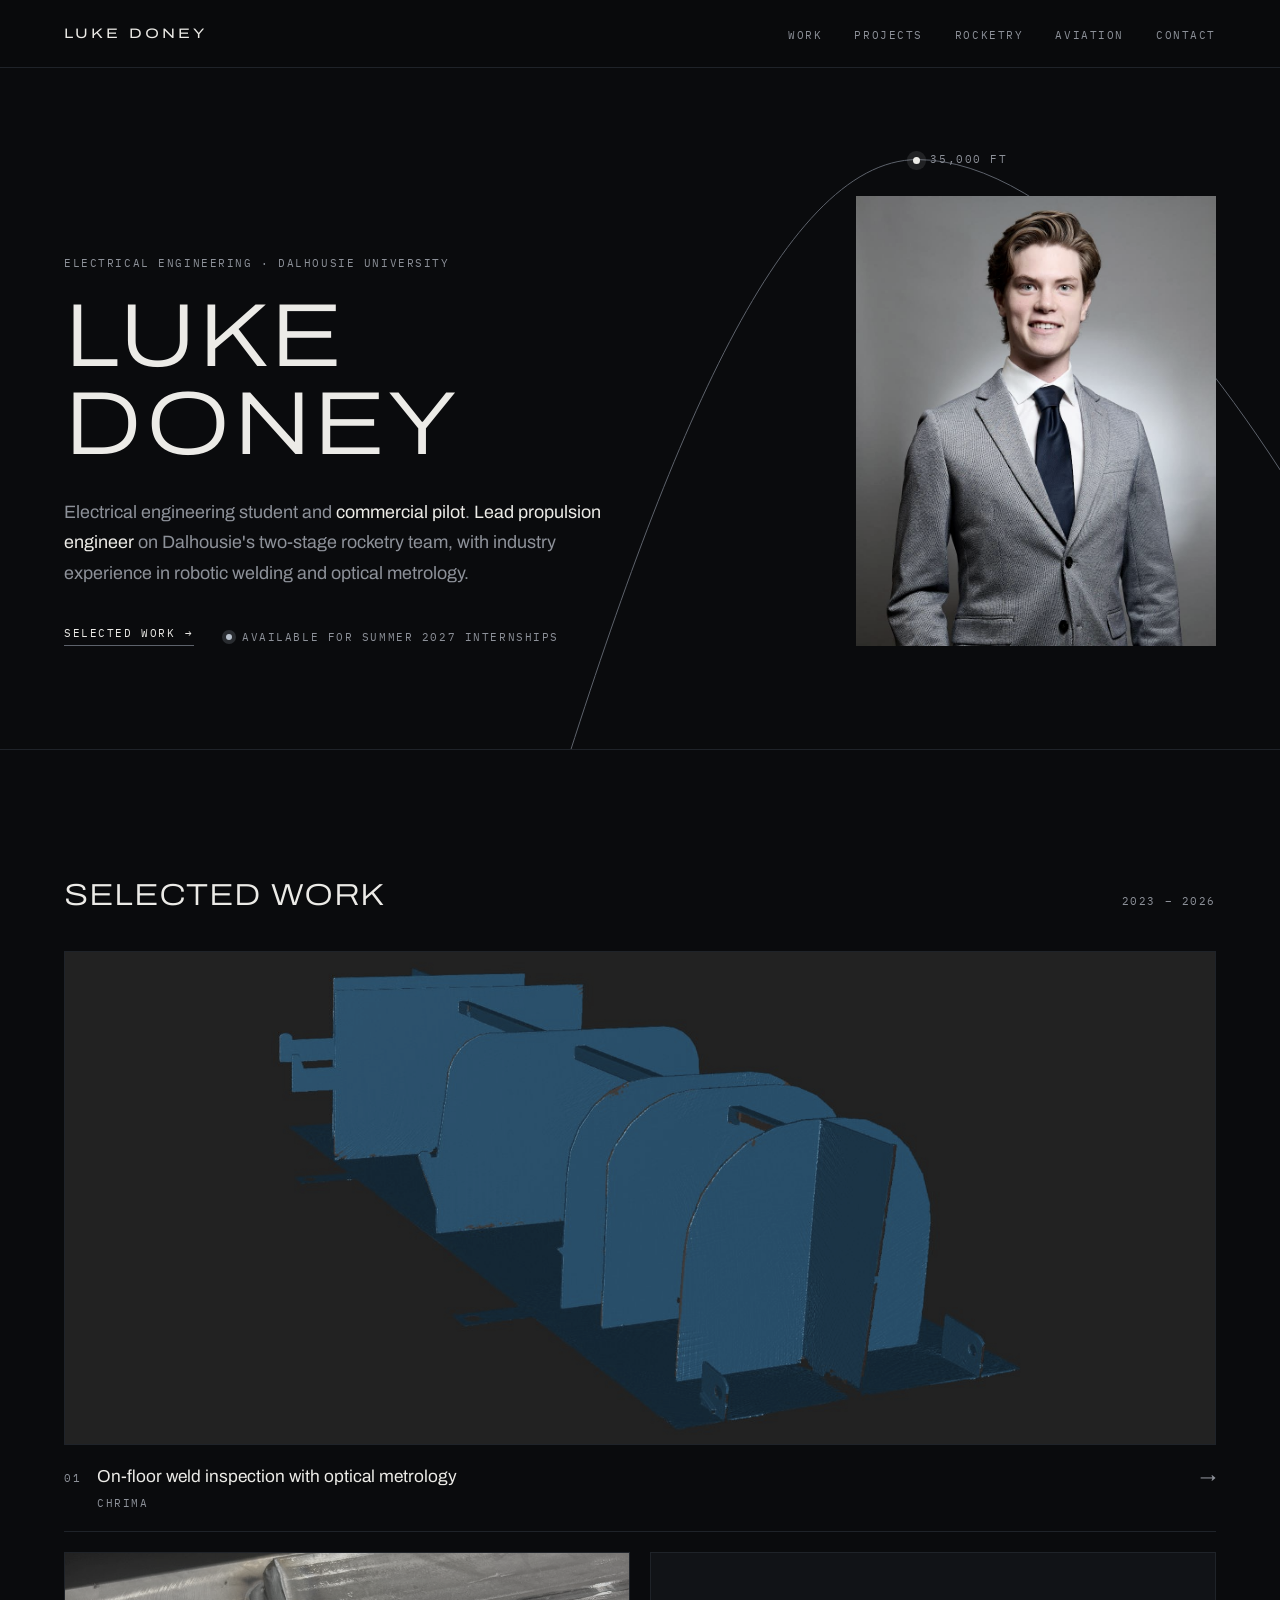
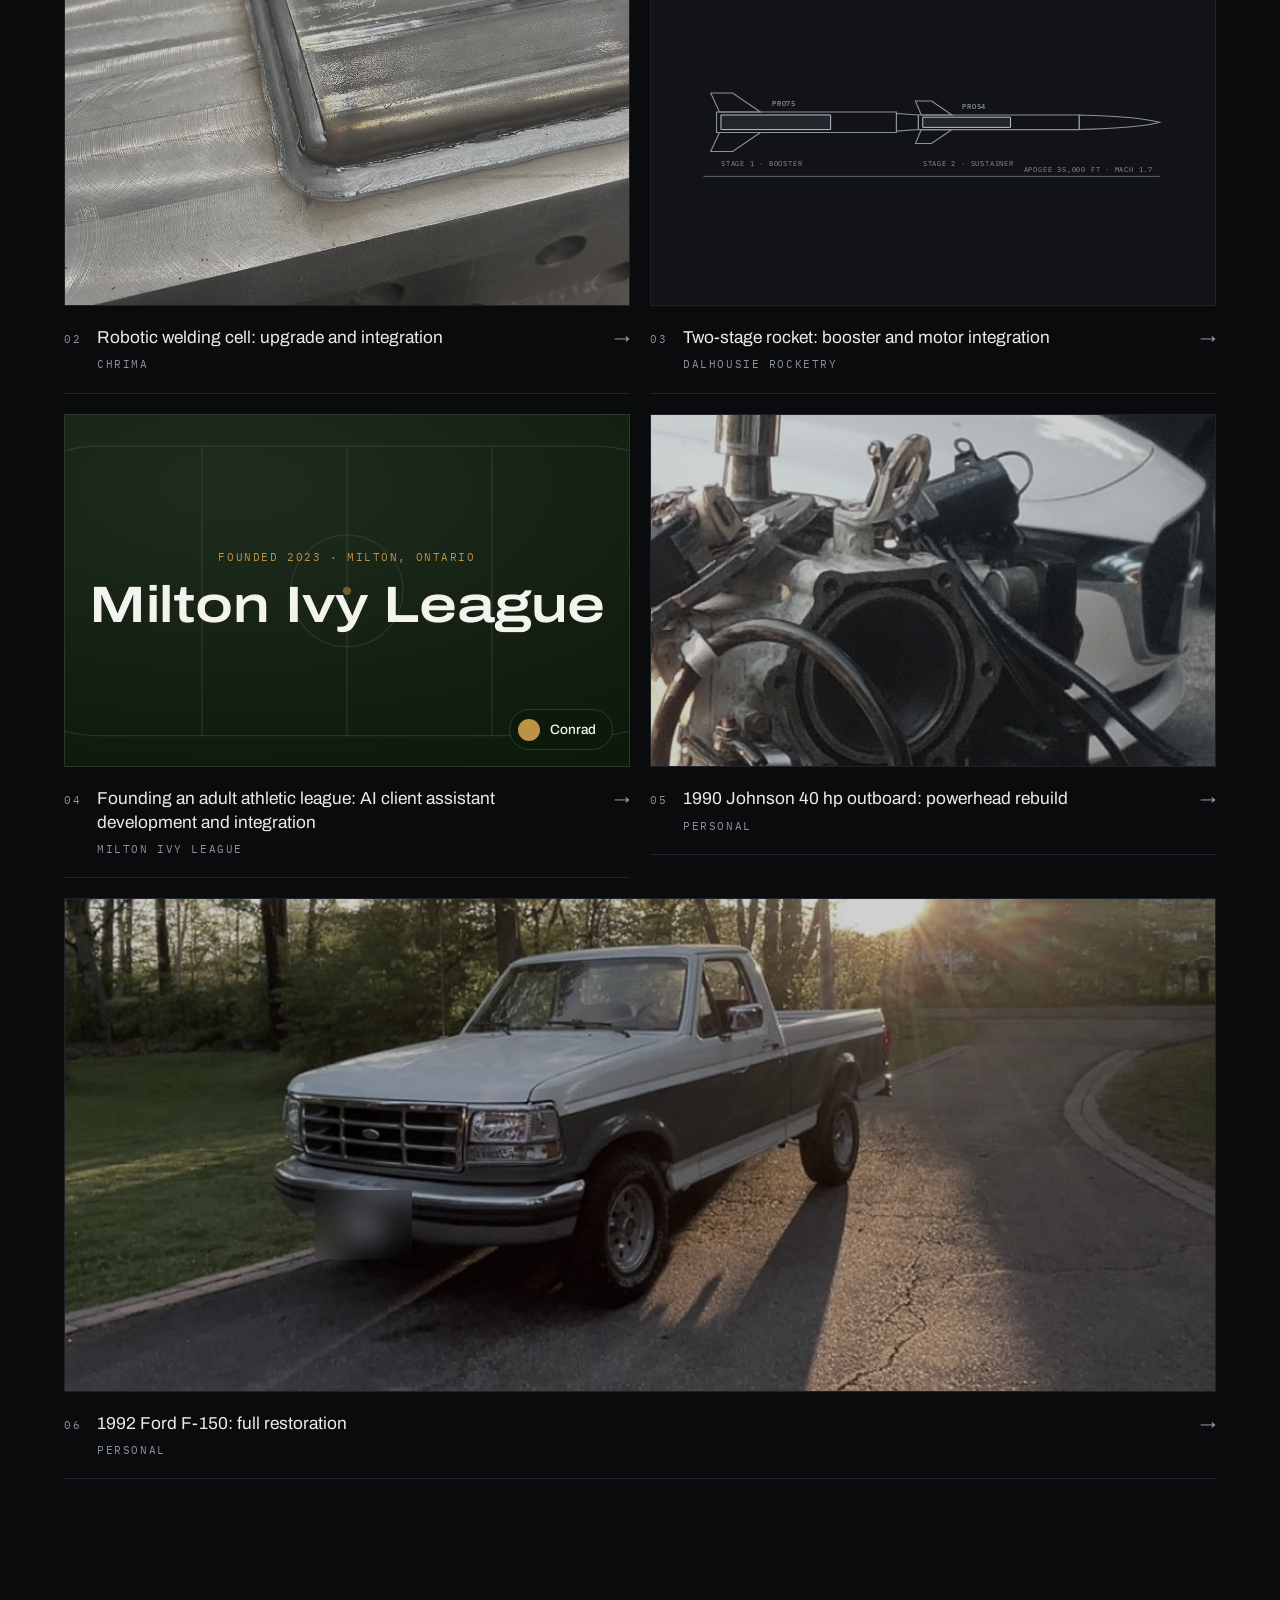
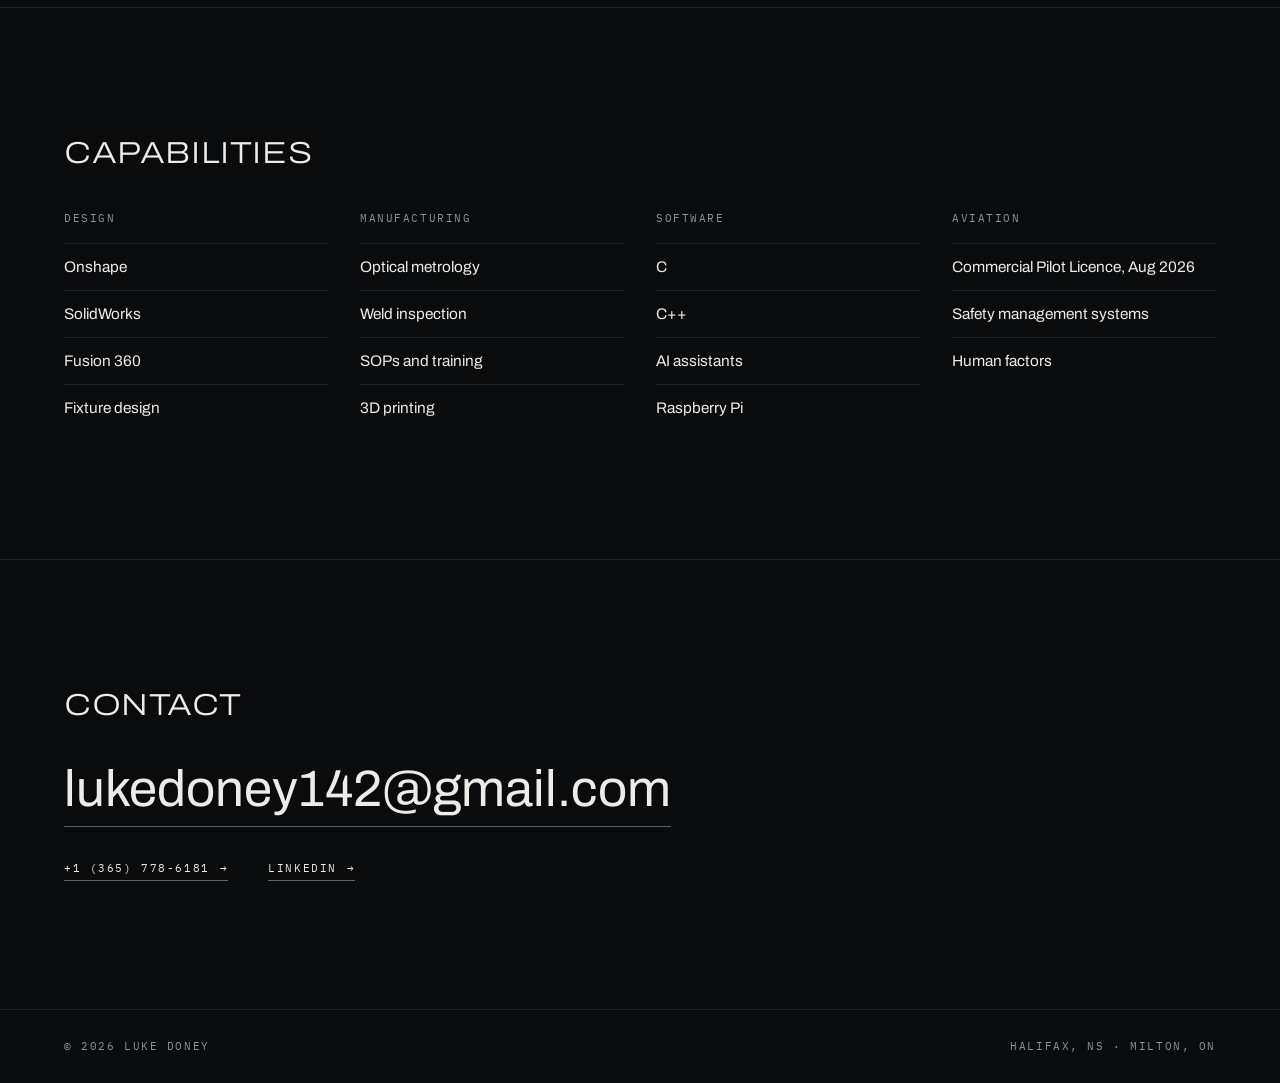
==== index.html @ edb139a2 "Publish portfolio site Co-Authored-By: Claude Opus 5.5 (1M context) <noreply@anthropic.com> Claude-S" ====
<!doctype html>
<html lang="en">
<head>
<meta charset="utf-8">
<meta name="viewport" content="width=device-width, initial-scale=1, viewport-fit=cover">
<title>Luke Doney</title>
<meta name="claude:viewport-fit-sides" content="cover">
<meta name="description" content="Luke Doney: electrical engineering student at Dalhousie, commercial pilot and lead propulsion engineer.">
<link rel="preconnect" href="https://fonts.googleapis.com">
<link rel="preconnect" href="https://fonts.gstatic.com" crossorigin>
<link rel="stylesheet" href="https://fonts.googleapis.com/css2?family=Archivo:wdth,wght@62..125,200..600&family=IBM+Plex+Mono:wght@400&display=swap">
<link rel="stylesheet" href="style.css">
</head>
<body>

<nav class="nav" aria-label="Site">
  <div class="wrap">
    <a class="mark" href="index.html">Luke Doney</a>
    <ul>
      <li><a href="work.html">Work</a></li>
      <li><a href="projects.html">Projects</a></li>
      <li><a href="rocketry.html">Rocketry</a></li>
      <li><a href="aviation.html">Aviation</a></li>
      <li><a href="index.html#contact">Contact</a></li>
    </ul>
  </div>
</nav>

<header class="hero" id="top">
  <svg class="trajectory" viewBox="0 0 1200 520" preserveAspectRatio="none" aria-hidden="true" focusable="false">
    <path class="arc" d="M520 560 C 620 300, 730 70, 860 70 C 990 70, 1140 220, 1240 360"/>
  </svg>
  <div class="apex" aria-hidden="true"><span class="label">35,000 ft</span></div>
  <div class="wrap">
    <div class="hero-grid">
      <div>
        <span class="label">Electrical Engineering · Dalhousie University</span>
        <h1 class="wide"><span>Luke</span><span>Doney</span></h1>
        <p class="intro">Electrical engineering student and <b>commercial pilot</b>. <b>Lead propulsion engineer</b> on Dalhousie's two-stage rocketry team, with industry experience in robotic welding and optical metrology.</p>
        <div class="hero-foot">
          <a class="textlink" href="#work">Selected work</a>
          <span class="label avail">Available for Summer 2027 internships</span>
        </div>
      </div>
      <figure class="portrait">
        <img src="assets/img/headshot.jpg" alt="Portrait of Luke Doney" width="800" height="1000">
      </figure>
    </div>
  </div>
</header>

<main>
<section id="work">
  <div class="wrap">
    <div class="sec-head"><h2 class="wide">Selected work</h2><span class="label">2023 – 2026</span></div>
    <div class="panels">
      <a class="panel" href="work.html#chrima">
        <div class="visual"><img src="assets/img/trackit-scan.jpg" alt="Meshed TrackIt scan of a welded fixture, separated cleanly from the table" width="1600" height="686" loading="lazy"></div>
        <div class="panel-cap"><span class="label">01</span><div><h3>On-floor weld inspection with optical metrology</h3><span class="label">Chrima</span></div><span class="go" aria-hidden="true">&rarr;</span></div>
      </a>
      <a class="panel" href="work.html#robotweld">
        <div class="visual"><img src="assets/img/robot-weld.jpg" alt="Close-up of a robotic weld bead on steel tube" width="1050" height="1400" loading="lazy" style="object-position: 50% 55%"></div>
        <div class="panel-cap"><span class="label">02</span><div><h3>Robotic welding cell: upgrade and integration</h3><span class="label">Chrima</span></div><span class="go" aria-hidden="true">&rarr;</span></div>
      </a>
      <a class="panel" href="rocketry.html#rocketry">
        <div class="visual draw"><svg class="rk" viewBox="0 0 640 150" xmlns="http://www.w3.org/2000/svg" role="img" aria-label="Side profile of the two-stage rocket with fins and a motor in each stage">
            <path class="fill" d="M24 52 L24 80 L270 80 L270 52 Z"/>
            <path class="fill" d="M28 52 L84 52 L46 26 L16 26 Z"/>
            <path class="fill" d="M28 80 L84 80 L46 106 L16 106 Z"/>
            <rect class="motor" x="30" y="56" width="150" height="20"/>
            <path class="fill" d="M270 54 L300 56 L300 76 L270 78 Z"/>
            <path class="fill" d="M300 56 L520 56 L520 76 L300 76 Z"/>
            <path class="fill" d="M304 56 L346 56 L318 37 L296 37 Z"/>
            <path class="fill" d="M304 76 L346 76 L318 95 L296 95 Z"/>
            <rect class="motor" x="306" y="59" width="120" height="14"/>
            <path class="fill" d="M520 56 Q600 58 630 66 Q600 74 520 76 Z"/>
            <text class="k" x="100" y="44">PRO75</text>
            <text class="k" x="360" y="48">PRO54</text>
            <text x="30" y="126">STAGE 1 · BOOSTER</text>
            <text x="306" y="126">STAGE 2 · SUSTAINER</text>
            <path class="dim" d="M6 140 L630 140"/>
            <text x="444" y="134">APOGEE 35,000 FT · MACH 1.7</text>
          </svg></div>
        <div class="panel-cap"><span class="label">03</span><div><h3>Two-stage rocket: booster and motor integration</h3><span class="label">Dalhousie Rocketry</span></div><span class="go" aria-hidden="true">&rarr;</span></div>
      </a>
      <a class="panel" href="work.html#milton">
        <div class="visual mil" aria-hidden="true"><svg class="rink" viewBox="0 0 800 340" preserveAspectRatio="xMidYMid slice"><rect x="40" y="30" width="720" height="280" rx="120"/><path d="M400 30 V310 M260 30 V310 M540 30 V310"/><circle cx="400" cy="170" r="54"/><circle cx="400" cy="170" r="4"/></svg><div class="mil-in"><span class="label">Founded 2023 · Milton, Ontario</span><strong>Milton Ivy League</strong></div><span class="mil-conrad"><i></i>Conrad</span></div>
        <div class="panel-cap"><span class="label">04</span><div><h3>Founding an adult athletic league: AI client assistant development and integration</h3><span class="label">Milton Ivy League</span></div><span class="go" aria-hidden="true">&rarr;</span></div>
      </a>
      <a class="panel" href="projects.html#outboard">
        <div class="visual"><img src="assets/img/outboard.jpg" alt="The Johnson 40 hp powerhead with its cylinders exposed" width="966" height="1180" loading="lazy" style="object-position: 50% 40%"></div>
        <div class="panel-cap"><span class="label">05</span><div><h3>1990 Johnson 40 hp outboard: powerhead rebuild</h3><span class="label">Personal</span></div><span class="go" aria-hidden="true">&rarr;</span></div>
      </a>
      <a class="panel" href="projects.html#f150">
        <div class="visual"><img src="assets/img/f150-finished.jpg" alt="The finished 1992 Ford F-150 at sunset" width="1242" height="932" loading="lazy"></div>
        <div class="panel-cap"><span class="label">06</span><div><h3>1992 Ford F-150: full restoration</h3><span class="label">Personal</span></div><span class="go" aria-hidden="true">&rarr;</span></div>
      </a>
    </div>
  </div>
</section>

<section id="capabilities">
  <div class="wrap">
    <div class="sec-head"><h2 class="wide">Capabilities</h2></div>
    <div class="caps">
      <div><h3 class="label">Design</h3><ul><li>Onshape</li><li>SolidWorks</li><li>Fusion 360</li><li>Fixture design</li></ul></div>
      <div><h3 class="label">Manufacturing</h3><ul><li>Optical metrology</li><li>Weld inspection</li><li>SOPs and training</li><li>3D printing</li></ul></div>
      <div><h3 class="label">Software</h3><ul><li>C</li><li>C++</li><li>AI assistants</li><li>Raspberry Pi</li></ul></div>
      <div><h3 class="label">Aviation</h3><ul><li>Commercial Pilot Licence, Aug 2026</li><li>Safety management systems</li><li>Human factors</li></ul></div>
    </div>
  </div>
</section>

<section id="contact">
  <div class="wrap">
    <div class="sec-head"><h2 class="wide">Contact</h2></div>
    <a class="contact-mail" href="mailto:lukedoney142@gmail.com">lukedoney142@gmail.com</a>
    <div class="contact-row">
      <a class="textlink" href="tel:+13657786181">+1 (365) 778-6181</a>
      <a class="textlink" href="https://www.linkedin.com/in/luke-doney-762349265" target="_blank" rel="noopener">LinkedIn</a>
    </div>
  </div>
</section>
</main>

<footer>
  <div class="wrap"><span class="label">© 2026 Luke Doney</span><span class="label">Halifax, NS · Milton, ON</span></div>
</footer>
</body>
</html>
---- style.css ----
/* Layout: quiet luxury, high tech. Near-black graphite, ivory type, hairlines and generous space.
   Wide light display type carries the confidence; the copy stays understated. Work is shown as
   image-led panels, and each case reads as a four-column spec: Problem, Constraints, Solution, Result. */
:root {
  --bg: #0a0b0d;
  --raised: #111317;
  --line: #1f2329;
  --ink: #ecebe7;
  --ink-soft: #8d9199;
  --ink-faint: #5d626b;
  --steel: #b8c1cc;       /* single cool highlight */
  --display: "Archivo", "Helvetica Neue", Helvetica, Arial, sans-serif;
  --body: "Archivo", "Helvetica Neue", Helvetica, Arial, sans-serif;
  --mono: "IBM Plex Mono", ui-monospace, "SFMono-Regular", Menlo, Consolas, monospace;
  color-scheme: dark;
}

* { box-sizing: border-box; }
html { scroll-behavior: smooth; }
@media (prefers-reduced-motion: reduce) { html { scroll-behavior: auto; } *, *::before, *::after { transition: none !important; } }
body { margin: 0; background: var(--bg); color: var(--ink); font: 400 1rem/1.7 var(--body); -webkit-font-smoothing: antialiased; }
img, video { max-width: 100%; height: auto; display: block; }
a { color: inherit; }
a:focus-visible { outline: 1px solid var(--steel); outline-offset: 4px; }
::selection { background: var(--ink); color: var(--bg); }

.wrap {
  max-width: 1200px;
  margin: 0 auto;
  padding-left: max(24px, env(safe-area-inset-left, 0px));
  padding-right: max(24px, env(safe-area-inset-right, 0px));
}
.label { font: 400 .7rem/1.5 var(--mono); letter-spacing: .14em; text-transform: uppercase; color: var(--ink-soft); }
.wide { font-family: var(--display); font-stretch: 118%; font-weight: 300; text-transform: uppercase; letter-spacing: .02em; }

/* Nav */
.nav {
  position: sticky; top: env(safe-area-inset-top, 0px); z-index: 5;
  background: color-mix(in srgb, var(--bg) 78%, transparent);
  backdrop-filter: blur(18px);
  border-bottom: 1px solid var(--line);
}
body::before { content: ""; position: fixed; inset: 0 0 auto; height: env(safe-area-inset-top, 0px); z-index: 10; background: var(--bg); }
.nav .wrap { display: flex; align-items: center; justify-content: space-between; gap: 16px; padding-block: 20px; }
.nav .mark { font: 400 .86rem/1 var(--display); font-stretch: 125%; letter-spacing: .22em; text-transform: uppercase; text-decoration: none; }
.nav ul { display: flex; flex-wrap: wrap; gap: 6px 32px; list-style: none; margin: 0; padding: 0; }
.nav ul a { font: 400 .7rem/1 var(--mono); letter-spacing: .14em; text-transform: uppercase; color: var(--ink-soft); text-decoration: none; padding-block: 6px; border-bottom: 1px solid transparent; transition: color .3s, border-color .3s; }
.nav ul a:hover, .nav ul a[aria-current="page"] { color: var(--ink); border-color: var(--ink); }
@media (max-width: 720px) {
  .nav .wrap { flex-wrap: wrap; row-gap: 12px; padding-block: 16px; }
  .nav ul { gap: 6px 20px; }
}

/* Hero */
.hero { position: relative; overflow: hidden; padding-block: clamp(64px, 10vw, 136px) clamp(64px, 8vw, 112px); }
.trajectory { position: absolute; inset: 0; width: 100%; height: 100%; pointer-events: none; }
.trajectory .arc { fill: none; stroke: var(--ink-faint); stroke-width: 1; vector-effect: non-scaling-stroke; }
.apex { position: absolute; left: 71.6%; top: 13.5%; pointer-events: none; }
.apex::before { content: ""; position: absolute; left: -3.5px; top: -3.5px; width: 7px; height: 7px; border-radius: 50%; background: var(--ink); box-shadow: 0 0 0 6px color-mix(in srgb, var(--ink) 10%, transparent); }
.apex span { position: absolute; left: 14px; top: -9px; white-space: nowrap; }
.hero .wrap { position: relative; }
.hero-grid { display: grid; grid-template-columns: minmax(0, 1.3fr) minmax(0, .7fr); gap: clamp(40px, 7vw, 112px); align-items: end; }
.hero h1 { font-size: clamp(2.6rem, 7vw, 5.6rem); line-height: .98; margin: 18px 0 28px; }
.hero h1 span { display: block; }
.intro { font-size: 1.12rem; line-height: 1.7; color: var(--ink-soft); max-width: 30em; margin: 0 0 40px; }
.intro b { color: var(--ink); font-weight: 400; }
.hero-foot { display: flex; flex-wrap: wrap; align-items: center; gap: 14px 32px; }
.avail { display: inline-flex; align-items: center; gap: 10px; }
.avail::before { content: ""; width: 6px; height: 6px; border-radius: 50%; background: var(--steel); box-shadow: 0 0 0 4px color-mix(in srgb, var(--steel) 18%, transparent); }
.textlink { display: inline-flex; align-items: center; gap: 10px; font: 400 .7rem/1 var(--mono); letter-spacing: .14em; text-transform: uppercase; color: var(--ink); text-decoration: none; padding-bottom: 6px; border-bottom: 1px solid var(--ink-faint); transition: border-color .3s, gap .3s; }
.textlink::after { content: "\2192"; }
.textlink:hover { border-color: var(--ink); gap: 14px; }
.portrait { margin: 0; justify-self: end; width: 100%; max-width: 360px; }
.portrait img { width: 100%; aspect-ratio: 4 / 5; object-fit: cover; object-position: 50% 18%; filter: grayscale(.35) contrast(1.04); }
.portrait figcaption { margin-top: 12px; display: flex; justify-content: space-between; }

/* Sections */
section { padding-block: clamp(72px, 10vw, 128px); border-top: 1px solid var(--line); }
.sec-head { display: flex; align-items: baseline; justify-content: space-between; gap: 16px; flex-wrap: wrap; margin-bottom: 40px; }
.sec-head h2 { margin: 0; font-size: clamp(1.4rem, 2.6vw, 1.9rem); line-height: 1.1; }

/* Work panels */
.panels { display: grid; grid-template-columns: repeat(2, minmax(0, 1fr)); gap: 20px; }
.panel { display: flex; flex-direction: column; gap: 18px; text-decoration: none; color: var(--ink); min-width: 0; }
.panel:first-child, .panel:last-child:nth-child(even) { grid-column: 1 / -1; }
.visual { position: relative; overflow: hidden; background: var(--raised); border: 1px solid var(--line); aspect-ratio: 16 / 10; }
.panel:first-child .visual, .panel:last-child:nth-child(even) .visual { aspect-ratio: 21 / 9; }
.visual img { width: 100%; height: 100%; object-fit: cover; filter: grayscale(.55) brightness(.82); transform: scale(1.001); transition: filter .6s, transform .9s cubic-bezier(.2, .7, .2, 1); }
.panel:hover .visual img { filter: grayscale(0) brightness(.95); transform: scale(1.035); }
.visual.type { display: grid; place-items: center; text-align: center; padding: 24px;
  background:
    linear-gradient(var(--line) 1px, transparent 1px) 0 0 / 40px 40px,
    linear-gradient(90deg, var(--line) 1px, transparent 1px) 0 0 / 40px 40px,
    var(--raised); }
.visual.type strong { display: block; font-size: clamp(1.6rem, 4vw, 2.8rem); line-height: 1; }
.visual.type .label { display: block; margin-top: 14px; }
.visual.draw { display: grid; place-items: center; padding: clamp(16px, 4vw, 48px); }
.visual.draw svg { width: 100%; max-width: 900px; height: auto; }
.panel-cap { display: grid; grid-template-columns: auto minmax(0, 1fr) auto; gap: 16px; align-items: baseline; padding-bottom: 16px; border-bottom: 1px solid var(--line); transition: border-color .3s; }
.panel:hover .panel-cap { border-color: var(--ink-faint); }
.panel-cap h3 { margin: 0; font: 400 1.08rem/1.35 var(--body); }
.panel-cap .go { color: var(--ink-soft); transition: transform .3s, color .3s; }
.panel:hover .panel-cap .go { transform: translateX(4px); color: var(--ink); }

/* Rocket drawing */
.rk .fill { fill: none; stroke: var(--ink-soft); stroke-width: 1.1; vector-effect: non-scaling-stroke; }
.rk .motor { fill: var(--steel); fill-opacity: .1; stroke: var(--steel); stroke-width: 1; vector-effect: non-scaling-stroke; }
.rk .dim { stroke: var(--ink-faint); stroke-width: 1; fill: none; vector-effect: non-scaling-stroke; }
.rk text { font: 400 9px var(--mono); letter-spacing: .12em; fill: var(--ink-soft); }
.rk text.k { fill: var(--steel); }

/* Capabilities */
.caps { display: grid; grid-template-columns: repeat(4, minmax(0, 1fr)); gap: 32px; }
.caps h3 { margin: 0 0 16px; }
.caps ul { list-style: none; margin: 0; padding: 0; }
.caps li { padding: 10px 0; border-top: 1px solid var(--line); color: var(--ink); font-size: .96rem; }

/* Contact */
.contact-mail { display: inline-block; font-size: clamp(1.4rem, 4.4vw, 3.2rem); line-height: 1.1; text-decoration: none; overflow-wrap: anywhere; border-bottom: 1px solid var(--ink-faint); padding-bottom: 8px; transition: border-color .3s; }
.contact-mail:hover { border-color: var(--ink); }
.contact-row { display: flex; flex-wrap: wrap; gap: 12px 40px; margin-top: 36px; }
.contact-row a { text-decoration: none; }
.contact-row a:hover { color: var(--ink); }

footer { padding-block: 28px; border-top: 1px solid var(--line); }
footer .wrap { display: flex; justify-content: space-between; gap: 12px; flex-wrap: wrap; }

/* Sub-page header */
.page-head { padding-block: clamp(56px, 9vw, 112px) clamp(24px, 4vw, 48px); }
.page-head h1 { font-size: clamp(2.2rem, 6vw, 4.4rem); line-height: 1; margin: 16px 0 0; }

/* Case */
.case { padding-block: clamp(48px, 7vw, 88px); border-top: 1px solid var(--line); scroll-margin-top: 80px; }
.case-visual { margin-bottom: 36px; }
.case-visual.visual { aspect-ratio: 21 / 9; }
.case-visual video { width: 100%; height: 100%; object-fit: cover; }
.case-visual img { filter: grayscale(.2) brightness(.9); }
.case-visual.visual.clip { aspect-ratio: 4 / 3; max-width: 720px; margin-bottom: 40px; }
.case-head { display: grid; grid-template-columns: minmax(0, 1fr) auto; gap: 24px 48px; align-items: end; margin-bottom: 40px; }
.case-head h2 { margin: 0; font: 300 clamp(1.6rem, 3.4vw, 2.5rem)/1.15 var(--body); letter-spacing: -.01em; text-wrap: balance; max-width: 22em; }
.case-meta { display: grid; gap: 2px; text-align: right; }
.case-meta .label:first-child { color: var(--ink); }
.spec { display: grid; grid-template-columns: repeat(4, minmax(0, 1fr)); gap: 0; margin: 0; border-top: 1px solid var(--line); }
.spec > div { padding: 20px 24px 8px 0; min-width: 0; }
.spec > div + div { padding-left: 24px; border-left: 1px solid var(--line); }
.spec dt { margin-bottom: 14px; }
.spec dt .label::before, .pillars .label::before { content: attr(data-n) "  "; color: var(--ink-faint); white-space: pre; }
.spec dd { margin: 0; color: var(--ink-soft); font-size: .95rem; line-height: 1.65; }
.spec ul { margin: 0; padding: 0; list-style: none; display: grid; gap: 10px; }
.spec li { padding-left: 14px; position: relative; }
.spec li::before { content: ""; position: absolute; left: 0; top: .78em; width: 6px; height: 1px; background: var(--ink-faint); }
.spec .result dd { color: var(--ink); }
.spec .result dt .label { color: var(--steel); }
.thumbs { display: grid; grid-template-columns: repeat(auto-fill, minmax(160px, 1fr)); gap: 12px; margin-top: 32px; }
.thumbs img { width: 100%; aspect-ratio: 4 / 3; object-fit: cover; filter: grayscale(.4) brightness(.85); transition: filter .5s; }
.thumbs img:hover { filter: none; }

/* Credentials */
.creds { display: grid; grid-template-columns: repeat(3, minmax(0, 1fr)); gap: 0; margin: 0; border-top: 1px solid var(--line); }
.creds > div { padding: 20px 24px 20px 0; border-bottom: 1px solid var(--line); min-width: 0; }
.creds > div:not(:nth-child(3n+1)) { padding-left: 24px; border-left: 1px solid var(--line); }
.creds dt { margin-bottom: 8px; }
.creds dd { margin: 0; font-size: 1.02rem; }

@media (max-width: 900px) {
  .hero-grid { grid-template-columns: minmax(0, 1fr); }
  .portrait { justify-self: start; max-width: 260px; order: -1; }
  .trajectory, .apex { display: none; }
  .panels { grid-template-columns: minmax(0, 1fr); }
  .panel:first-child .visual, .panel:last-child:nth-child(even) .visual, .case-visual.visual { aspect-ratio: 16 / 10; }
  .caps { grid-template-columns: repeat(2, minmax(0, 1fr)); }
  .spec { grid-template-columns: repeat(2, minmax(0, 1fr)); }
  .spec > div:nth-child(3) { padding-left: 0; border-left: 0; }
  .spec > div:nth-child(-n+2) { border-bottom: 1px solid var(--line); padding-bottom: 20px; }
  .case-head { grid-template-columns: minmax(0, 1fr); }
  .case-meta { text-align: left; }
  .creds { grid-template-columns: minmax(0, 1fr); }
  .creds > div:not(:nth-child(3n+1)) { padding-left: 0; border-left: 0; }
}
@media (max-width: 560px) {
  .caps { grid-template-columns: minmax(0, 1fr); }
  .spec { grid-template-columns: minmax(0, 1fr); }
  .spec > div, .spec > div + div { padding: 18px 0; border-left: 0; border-bottom: 1px solid var(--line); }
  .panel-cap { grid-template-columns: minmax(0, 1fr) auto; }
  .panel-cap .label:first-child { display: none; }
}

/* Aviation page */
section.flush { border-top: 0; padding-top: 0; }
.lede { margin: 40px 0 0; max-width: 36em; font-size: clamp(1.05rem, 1.6vw, 1.25rem); color: var(--ink); font-weight: 300; }
.pillars { display: grid; grid-template-columns: repeat(3, minmax(0, 1fr)); border-top: 1px solid var(--line); }
.pillars > div { padding: 28px 28px 8px 0; min-width: 0; }
.pillars > div + div { padding-left: 28px; border-left: 1px solid var(--line); }
.pillars p { margin: 16px 0 0; color: var(--ink-soft); line-height: 1.7; font-size: .98rem; }
.path { list-style: none; margin: 0; padding: 0; border-top: 1px solid var(--line); }
.path li { display: grid; grid-template-columns: 200px minmax(0, 1fr); gap: 24px; padding: 28px 0; border-bottom: 1px solid var(--line); }
.path h3 { margin: 0 0 8px; font-weight: 400; font-size: 1.15rem; }
.path p { margin: 0; color: var(--ink-soft); line-height: 1.7; font-size: .96rem; }
@media (max-width: 900px) {
  .pillars { grid-template-columns: minmax(0, 1fr); }
  .pillars > div + div { padding-left: 0; border-left: 0; border-top: 1px solid var(--line); }
  .path li { grid-template-columns: minmax(0, 1fr); gap: 8px; }
}
.aside { margin: 20px 0 0; color: var(--ink-soft); font-size: .96rem; }
.drawing { margin: 32px 0 0; max-width: 520px; }
.drawing img { width: 100%; border: 1px solid var(--line); }
.drawing figcaption { margin-top: 12px; }
.pillars.rows { grid-template-columns: minmax(0, 1fr); }
.pillars.rows > div { display: grid; grid-template-columns: 220px minmax(0, 1fr); gap: 24px; padding: 24px 0; border-left: 0; border-bottom: 1px solid var(--line); }
.pillars.rows > div + div { padding-left: 0; border-left: 0; }
.pillars.rows p { margin: 0; max-width: 46em; }
@media (max-width: 900px) { .pillars.rows > div { grid-template-columns: minmax(0, 1fr); gap: 12px; } .pillars.rows > div + div { border-top: 0; } }
.caps.three { grid-template-columns: repeat(3, minmax(0, 1fr)); }
.quals { margin-top: 48px; }
@media (max-width: 900px) { .caps.three { grid-template-columns: minmax(0, 1fr); } }
/* Milton Ivy League banner, in the league site's green and gold */
.visual.mil { --mil-gold: #bc9244; display: grid; place-items: center; text-align: center; padding: 24px;
  background: radial-gradient(120% 90% at 30% 20%, #1f2d1e 0%, #142113 55%, #0c190b 100%); border-color: #2a3a29; }
.mil .rink { position: absolute; inset: 0; width: 100%; height: 100%; fill: none; stroke: #3e4b3f; stroke-width: 1.2; opacity: .55; }
.mil .rink circle:last-child { fill: var(--mil-gold); stroke: none; }
.mil-in { position: relative; }
.mil-in .label { color: var(--mil-gold); display: block; margin-bottom: 14px; }
.mil-in strong { display: block; font-stretch: 125%; font-weight: 600; letter-spacing: -.01em; color: #f4f4ef; font-size: clamp(1.6rem, 4.4vw, 3.2rem); line-height: 1; }
.mil-conrad { position: absolute; right: 16px; bottom: 16px; display: flex; align-items: center; gap: 10px; padding: 8px 16px 8px 8px; border-radius: 999px;
  background: #0c190b; border: 1px solid #2a3a29; color: #f4f4ef; font-size: .85rem; font-weight: 500; }
.mil-conrad i { width: 22px; height: 22px; border-radius: 50%; background: var(--mil-gold); }
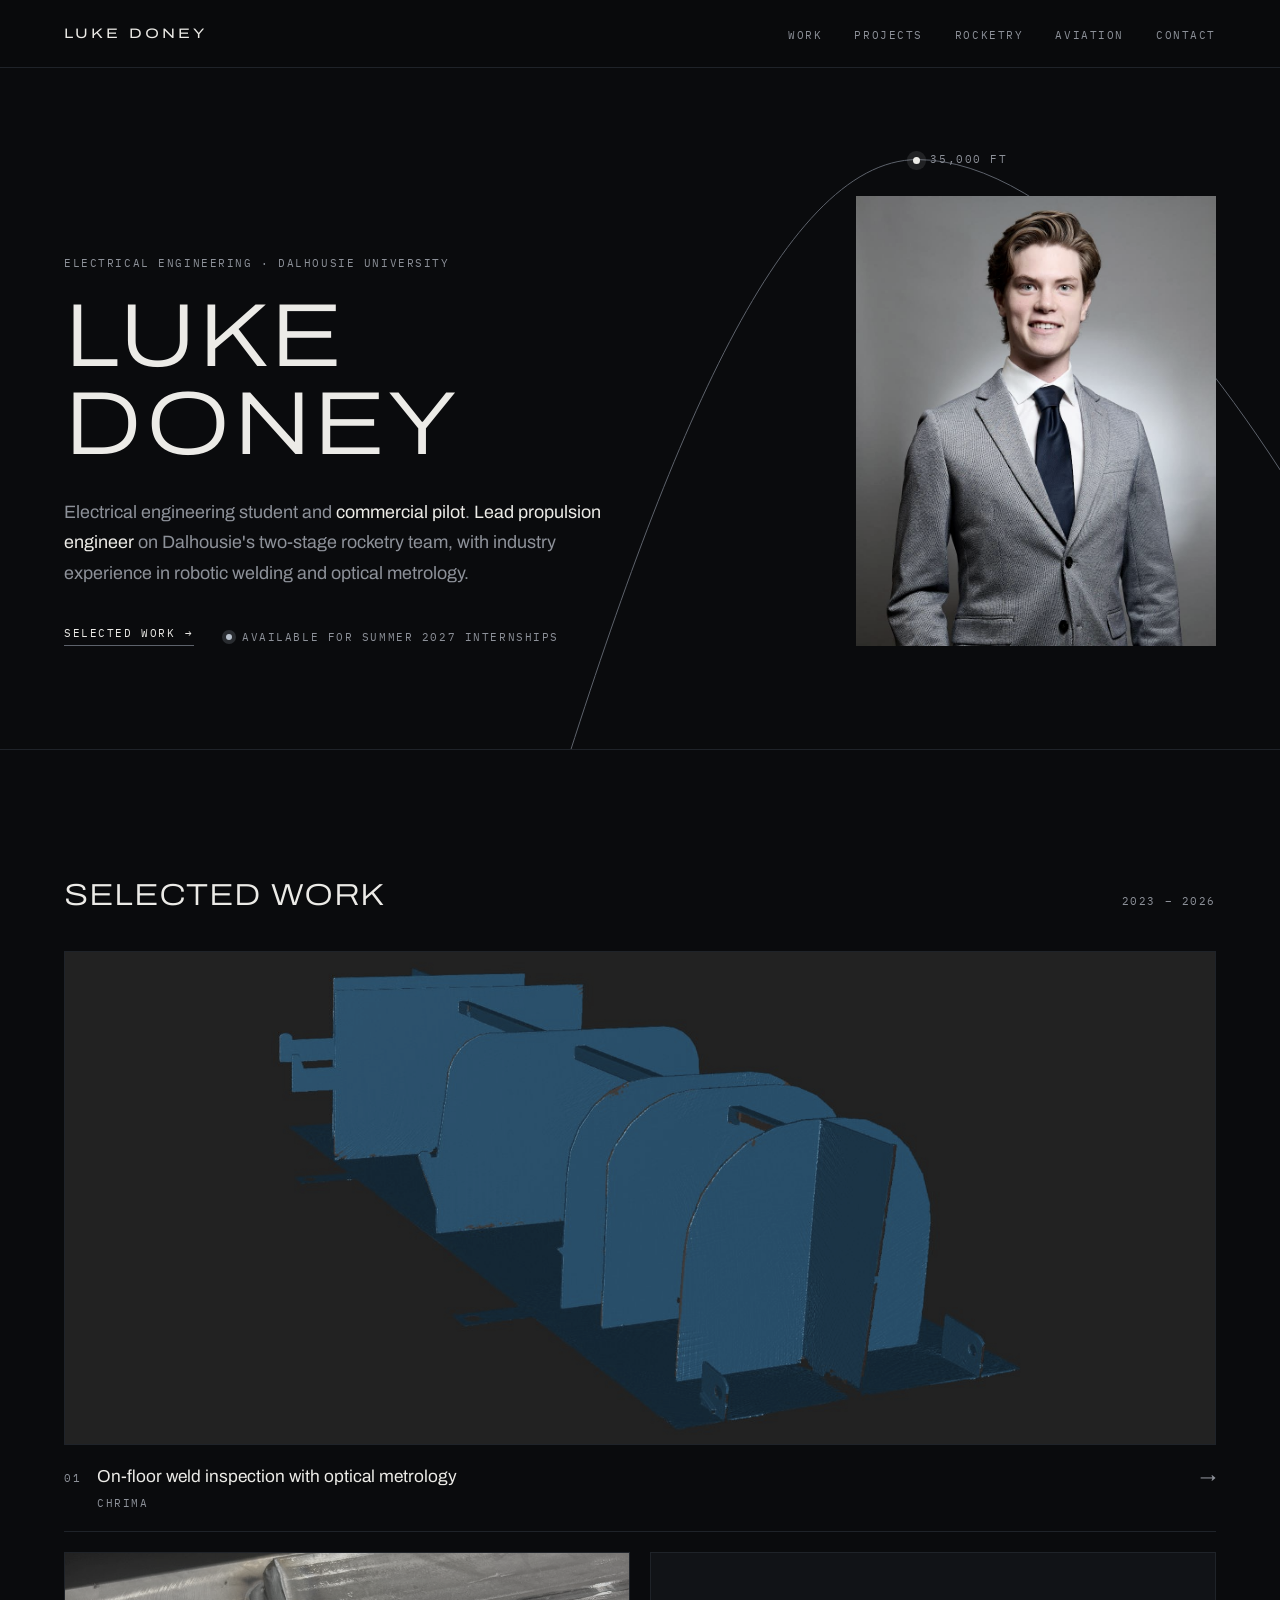
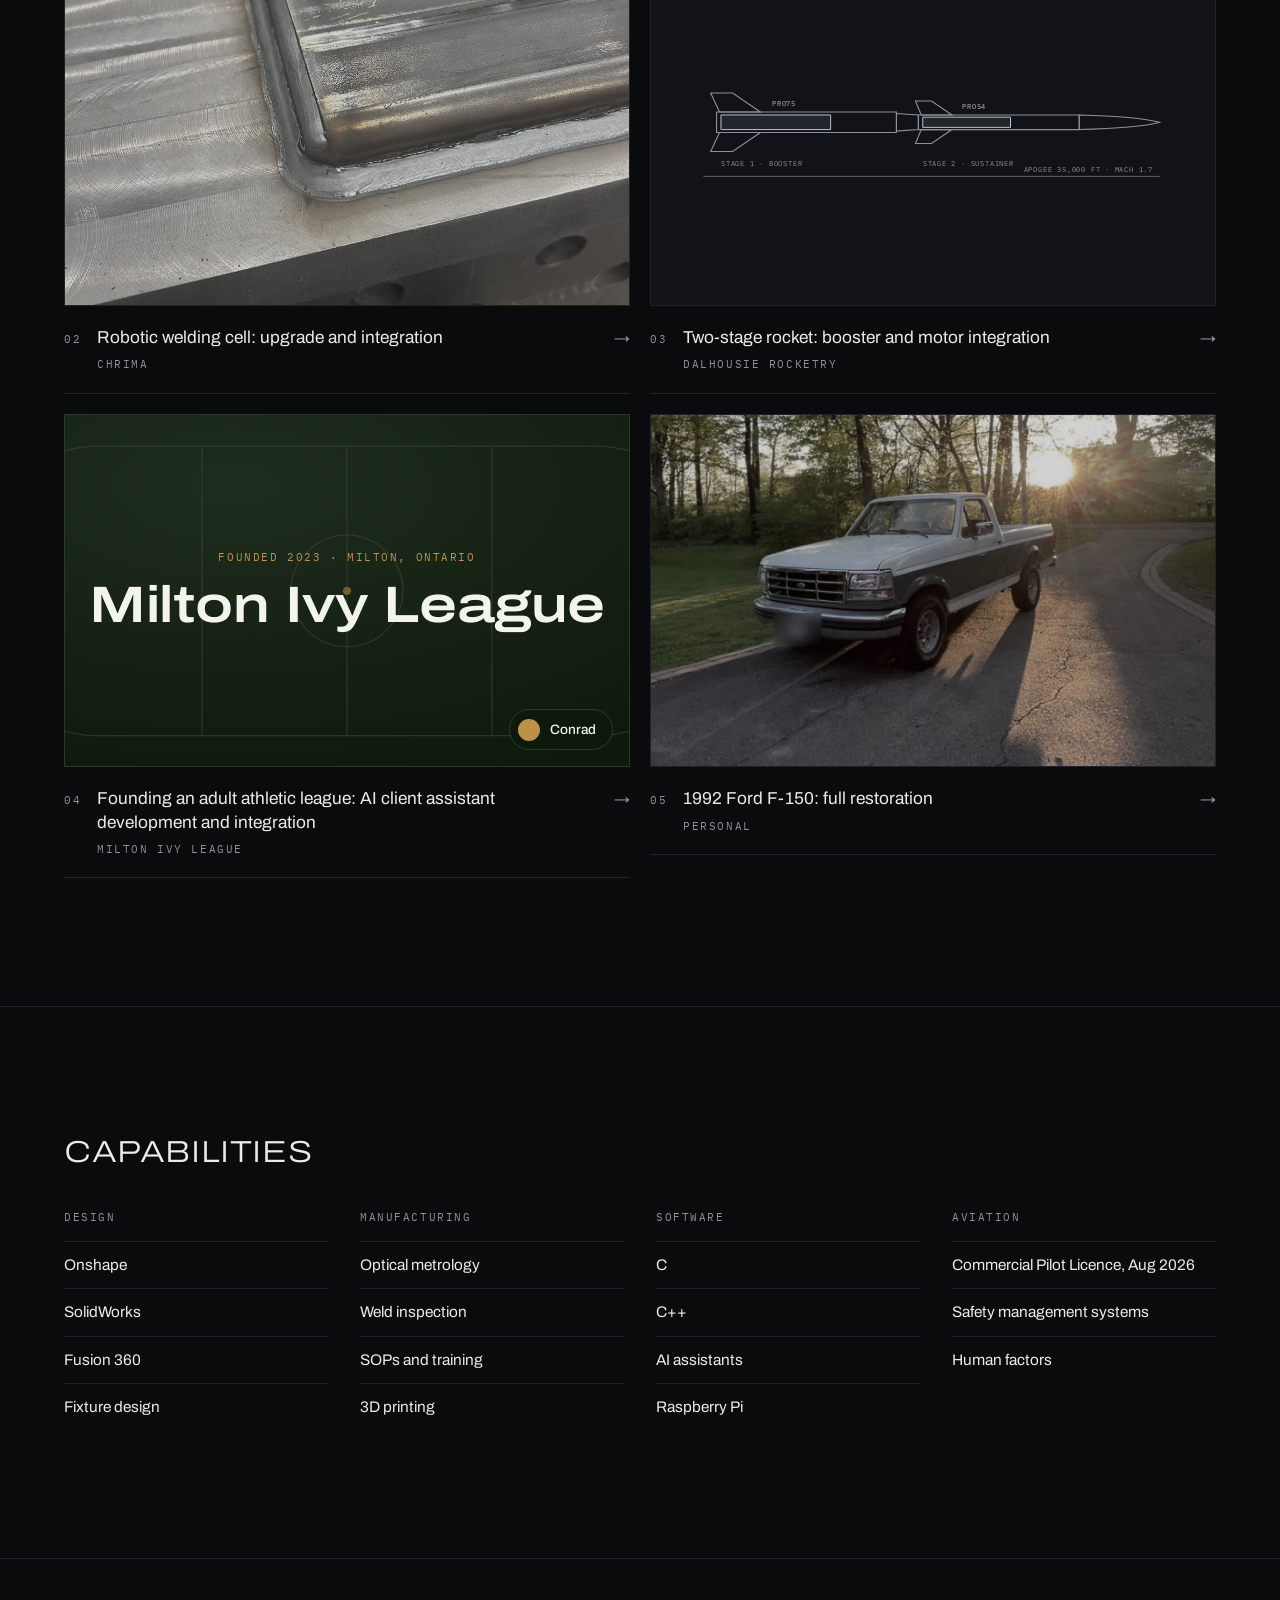
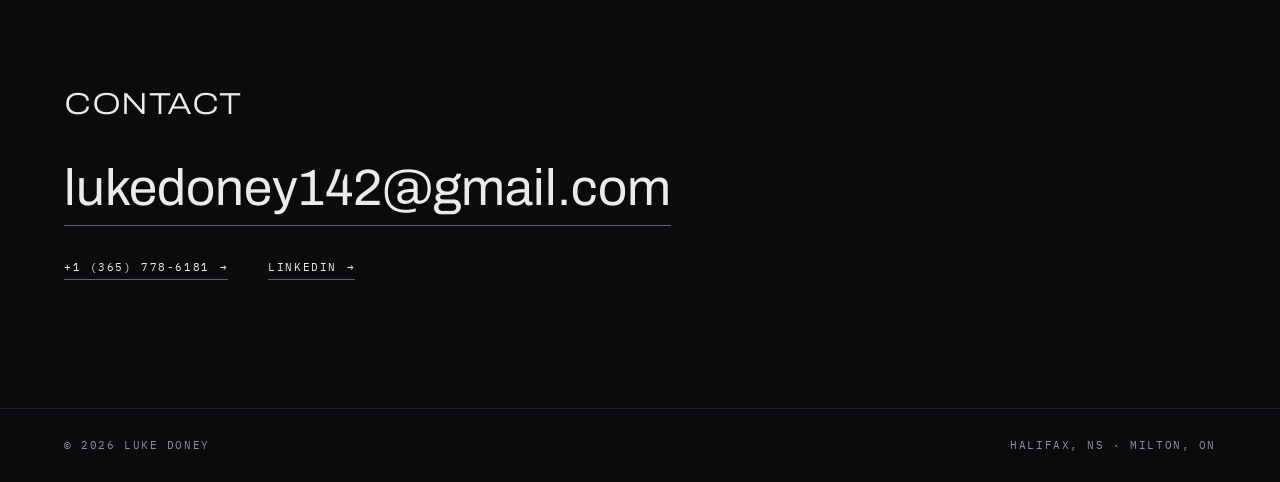
==== commit 41e58c52: "Remove outboard rebuild Co-Authored-By: Claude Opus 5.5 (1M context) <noreply@anthropic.com> Claude-" ====
--- a/index.html
+++ b/index.html
@@ -87,13 +87,9 @@
         <div class="visual mil" aria-hidden="true"><svg class="rink" viewBox="0 0 800 340" preserveAspectRatio="xMidYMid slice"><rect x="40" y="30" width="720" height="280" rx="120"/><path d="M400 30 V310 M260 30 V310 M540 30 V310"/><circle cx="400" cy="170" r="54"/><circle cx="400" cy="170" r="4"/></svg><div class="mil-in"><span class="label">Founded 2023 · Milton, Ontario</span><strong>Milton Ivy League</strong></div><span class="mil-conrad"><i></i>Conrad</span></div>
         <div class="panel-cap"><span class="label">04</span><div><h3>Founding an adult athletic league: AI client assistant development and integration</h3><span class="label">Milton Ivy League</span></div><span class="go" aria-hidden="true">&rarr;</span></div>
       </a>
-      <a class="panel" href="projects.html#outboard">
-        <div class="visual"><img src="assets/img/outboard.jpg" alt="The Johnson 40 hp powerhead with its cylinders exposed" width="966" height="1180" loading="lazy" style="object-position: 50% 40%"></div>
-        <div class="panel-cap"><span class="label">05</span><div><h3>1990 Johnson 40 hp outboard: powerhead rebuild</h3><span class="label">Personal</span></div><span class="go" aria-hidden="true">&rarr;</span></div>
-      </a>
       <a class="panel" href="projects.html#f150">
         <div class="visual"><img src="assets/img/f150-finished.jpg" alt="The finished 1992 Ford F-150 at sunset" width="1242" height="932" loading="lazy"></div>
-        <div class="panel-cap"><span class="label">06</span><div><h3>1992 Ford F-150: full restoration</h3><span class="label">Personal</span></div><span class="go" aria-hidden="true">&rarr;</span></div>
+        <div class="panel-cap"><span class="label">05</span><div><h3>1992 Ford F-150: full restoration</h3><span class="label">Personal</span></div><span class="go" aria-hidden="true">&rarr;</span></div>
       </a>
     </div>
   </div>
